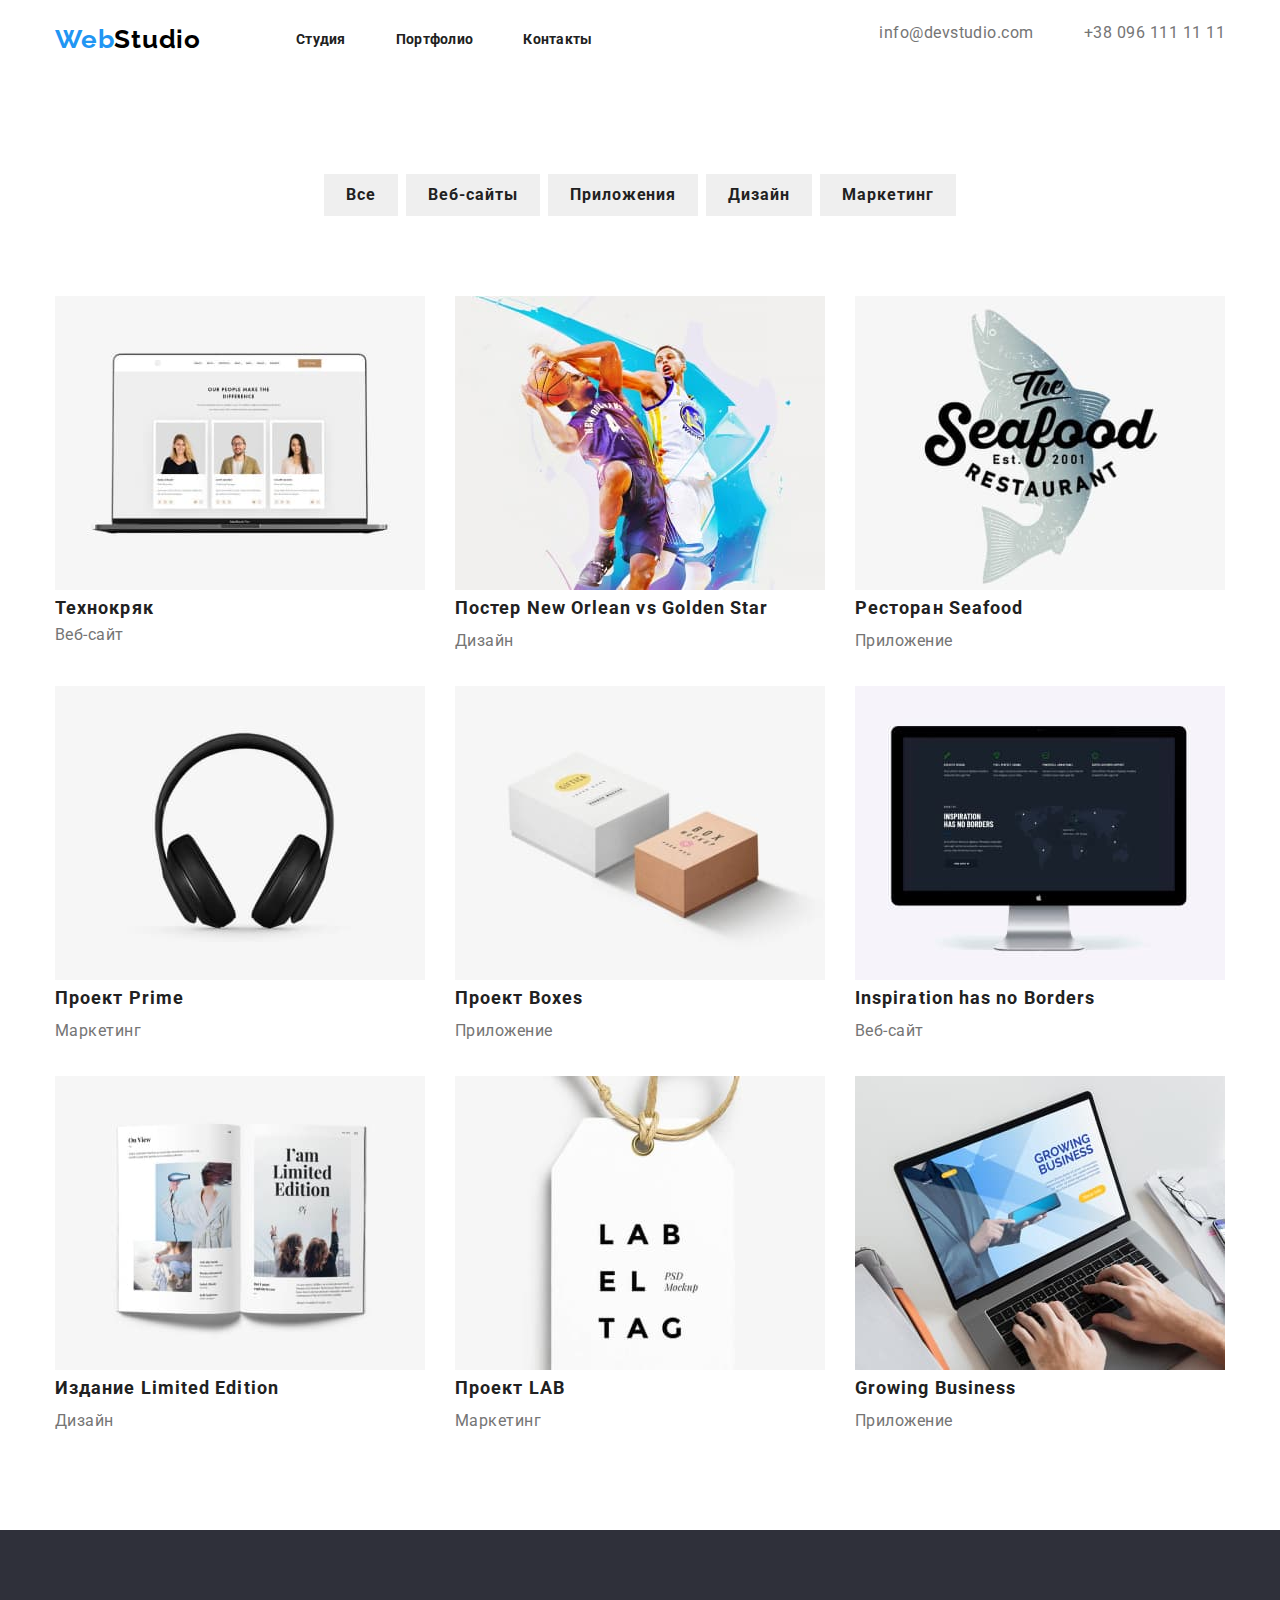
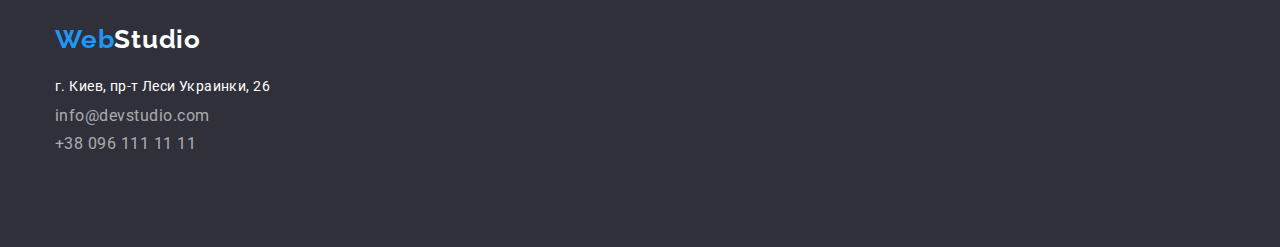
==== pages/portfolio.html @ a8796f2a "добавляет исходный код" ====
<!DOCTYPE html>
<html lang="ru">
<head>
    <meta charset="UTF-8">
    <meta http-equiv="X-UA-Compatible" content="IE=edge">
    <meta name="viewport" content="width=device-width, initial-scale=1.0">
    <title>Web-Studio</title>
    <link rel="preconnect" href="https://fonts.gstatic.com">
    <link href="https://fonts.googleapis.com/css2?family=Raleway:wght@700&family=Roboto:wght@400;500;700;900&display=swap"
        rel="stylesheet">
    <link rel="stylesheet" href="https://cdnjs.cloudflare.com/ajax/libs/modern-normalize/1.0.0/modern-normalize.min.css">
    <link rel="stylesheet" href="../css/styles.css" />
</head>
<body>
        <header class="section page-heder">
            <div class="container">
                <a class="link logo emblem" href="../index.html">Web<span class="emblem-header">Studio</span></a>
                <nav class="navigation">
                    <ul class="menu list">
                        <li class="menu-item"><a class="link move-links" href="../index.html">Студия</a></li>
                        <li class="menu-item"><a class="link move-links" href="portfolio.html">Портфолио</a></li>
                        <li class="menu-item"><a class="link move-links" href="#">Контакты</a></li>
                    </ul>
                </nav>
                <ul class="menu list">
                    <li class="menu-item"><a class="link" href="mailto:info@devstudio.com">info@devstudio.com</a></li>
                    <li class="menu-item"><a class="link" href="tel:+380961111111">+38 096 111 11 11</a></li>
                </ul>
            </div>
        </header>
    <main class="section"> 
        <div class="container">
    <ul class="list menu portfolio-btn">
            <li class="portfolio-menu-item"><button class="btn" type="button">Все</button></li>
            <li class="portfolio-menu-item"><button class="btn" type="button">Веб-сайты</button></li>
            <li class="portfolio-menu-item"><button class="btn" type="button">Приложения</button></li>
            <li class="portfolio-menu-item"><button class="btn" type="button">Дизайн</button></li>
            <li class="portfolio-menu-item"><button class="btn" type="button">Маркетинг</button></li>
        </ul>
    <ul class="list card-set">
            <li class="item portfolio-item">
                <img src="../images/portfolio/tehnokryak.jpg" width="370" height="294" alt="Технокряк">
            <h3 class="title-portfolio">Технокряк</h3>
                <p>Веб-сайт</p>
            </li>
            <li class="item portfolio-item">
                <img src="../images/portfolio/new-orlean-vs-golden-star.jpg" width="370" height="294" alt="Постер New Orlean vs Golden Star">
            <h3 class="title-portfolio">Постер New Orlean vs Golden Star</h3>
            <p class="portfolio-text">Дизайн</p>
            </li>
            <li class="item portfolio-item">
                <img src="../images/portfolio/seafood.jpg" width="370" height="294" alt="Ресторан Seafood">
            <h3 class="title-portfolio">Ресторан Seafood</h3>
            <p class="portfolio-text">Приложение</p>
            </li>
            <li class="item portfolio-item">
                <img src="../images/portfolio/prime.jpg" width="370" height="294" alt="Проект Prime">
            <h3 class="title-portfolio">Проект Prime</h3>
            <p class="portfolio-text">Маркетинг</p>
            </li>
            <li class="item portfolio-item">
                <img src="../images/portfolio/boxes.jpg" width="370" height="294" alt="Проект Boxes">
                <h3 class="title-portfolio">Проект Boxes</h3>
                <p class="portfolio-text">Приложение</p>
            </li>
            <li class="item portfolio-item">
                <img src="../images/portfolio/inspiration-has-no-borders.jpg" width="370" height="294" alt="Inspiration has no Borders">
            <h3 class="title-portfolio">Inspiration has no Borders</h3>
                <p class="portfolio-text">Веб-сайт</p>
            </li>
            <li class="item portfolio-item">
                <img src="../images/portfolio/limited-edition.jpg" width="370" height="294" alt="Издание Limited Edition">
            <h3 class="title-portfolio">Издание Limited Edition</h3>
            <p class="portfolio-text">Дизайн</p>
            </li>
            <li class="item portfolio-item">
                <img src="../images/portfolio/lab.jpg" width="370" height="294" alt="Проект LAB">
                <h3 class="title-portfolio">Проект LAB</h3>
                <p class="portfolio-text">Маркетинг</p>
            </li>
            <li class="item portfolio-item">
                <img src="../images/portfolio/growing-business.jpg" width="370" height="294" alt="Growing Business">
                <h3 class="title-portfolio">Growing Business</h3>
            <p class="portfolio-text">Приложение</p>
            </li>
        </ul>
</div>
    </main>
        <footer class="section dark-bg">
            <div class="container">
                <a class="link emblem" href="../index.html">Web<span class="emblem-footer">Studio</span></a>
                <address class="address">
                    <ul class="list">
                        <li class="address-list-location address-item">
                            <a href="https://goo.gl/maps/eqV23aZUYZTrV4pg6" target="_blank" rel="noopener noreferrer"
                                class="link map">
                                г. Киев, пр-т Леси Украинки, 26
                            </a>
                        </li>
                        <li class="address-item transparency ">
                            <a href="mailto:info@devstudio.com" class="footer-mail link"> info@devstudio.com </a>
                        </li>
                        <li class="address-item transparency ">
                            <a href="tel:+380961111111" class="footer-phone link"> +38 096 111 11 11 </a>
                        </li>
                    </ul>
                </address>
            </div>
        </footer>
</body>
</html>
---- css/styles.css ----
:root {
  --main-text-cl: #757575;
  --title-cl: #212121;
  --alt-text-cl: #ffffff;
  --accent-cl: #2196f3;

  --dark-bg: #2f303a;
  --second-bg: #f5f4fa;

  --emblem-font: "Raleway", sans-serif;
  --title-font: "Roboto", sans-serif;
}
html {
  box-sizing: border-box;
}

*,
*::before,
*::after {
  box-sizing: inherit;
}
body {
  font-family: var(--title-font);
  letter-spacing: 0.03em;
  color: var(--main-text-cl);
}

h1,
h2,
h3,
p {
  margin: 0;
}
.navigation {
  display: flex;
  align-items: center;
  margin-right: auto;
}
.section {
  padding-top: 94px;
  padding-bottom: 94px;
}
.container {
  width: 1200px;
  padding-right: 15px;
  padding-left: 15px;
  margin-right: auto;
  margin-left: auto;
}
.socials-list {
  max-width: 696px;
  margin-left: auto;
  margin-right: auto;
}

img {
  display: block;
  max-width: 100%;
  height: auto;
}
.link {
  color: inherit;
  text-decoration: none;
}
.link:hover,
.link:focus {
  color: var(--accent-cl);
}
.dark-bg {
  background-color: var(--dark-bg);
}
.move-links {
  font-weight: bold;
  font-size: 14px;
  line-height: 1.14;
  letter-spacing: 0.02em;
  color: var(--title-cl);
}
.emblem {
  font-family: var(--emblem-font);
  font-weight: bold;
  font-size: 26px;
  line-height: 1.19;
  letter-spacing: 0.03em;
  color: var(--accent-cl);
}
.emblem-header {
  color: #000000;
}
.emblem-footer {
  color: var(--alt-text-cl);
  display: inline-block;
  margin-bottom: 20px;
  text-decoration: none;
}
.address {
  font-style: inherit;
}
.menu {
  display: inline-flex;
}

.menu-item:not(:last-child) {
  margin-right: 50px;
}

.btn {
  font-family: var(--title-font);
  font-weight: bold;
  font-size: 16px;
  line-height: 1.87;
  letter-spacing: 0.06em;
  color: var(--title-cl);
  padding: 6px 22px;
  border: none;
}
.btn:hover,
.btn:focus {
  color: var(--alt-text-cl);
  background-color: var(--accent-cl);
}
.btn-hero {
  display: inline-block;
  min-width: 200px;
  padding: 10px 32px;
  border-radius: 4px;
  border-color: transparent;
  align-items: center;
  text-align: center;
  font-family: inherit;
  font-weight: 700;
}
.card-set {
  display: flex;
  flex-wrap: wrap;
  margin-left: -30px;
  margin-top: -30px;
}

.visually-hidden {
  position: absolute !important;
  clip: rect(1px 1px 1px 1px);
  clip: rect(1px, 1px, 1px, 1px);
  padding: 0 !important;
  border: 0 !important;
  height: 1px !important;
  width: 1px !important;
  overflow: hidden;
}
.list {
  margin-top: 0;
  margin-bottom: 0;
  padding-left: 0;
  list-style: none;
}
.logo {
  margin-right: 95px;
  display: block;
}
.page-heder {
  padding-top: 24px;
  padding-bottom: 25px;
}
.page-heder .container {
  display: flex;
}

.page-title {
  margin-bottom: 30px;
  font-family: var(--title-font);
  font-weight: 900;
  font-size: 44px;
  line-height: 1.36;
  letter-spacing: 0.06em;
  text-transform: uppercase;
  white-space: pre;
  color: var(--alt-text-cl);
}
.title {
  font-family: var(--title-font);
  letter-spacing: 0.03em;
  color: var(--title-cl);
}
.section-title {
  font-size: 36px;
  line-height: 1.17;
  margin-bottom: 50px;
  text-align: center;
}
.title-text {
  font-size: 14px;
  line-height: 1.14;
  text-transform: uppercase;
}
.title-name {
  font-size: 16px;
  line-height: 1.19;
}
.title-portfolio {
  font-weight: bold;
  font-size: 18px;
  line-height: 2;
  letter-spacing: 0.06em;
  color: var(--title-cl);
}
.title-label {
  margin-bottom: 10px;
  font-size: 16px;
  line-height: 1.19;
  letter-spacing: 0.03em;
  color: var(--main-text-cl);
}
.portfolio-text {
  font-size: 16px;
  line-height: 1.87;
}
.transparency {
  color: rgba(255, 255, 255, 0.6);
  padding-top: 9px;
}
.map {
  font-size: 14px;
  line-height: 1.71;
  letter-spacing: 0.03em;
  color: var(--alt-text-cl);
}

.address-footer {
  font-size: 14px;
  line-height: 1.71;
  color: #ffffff;
}
.second-bg {
  background-color: var(--second-bg);
}
.item {
  margin-left: 30px;
  margin-top: 30px;
}
.team-item {
  flex-basis: calc ((100% - 3 * 30px)/3);
}
.team-name {
  flex-basis: calc ((100% - 4 * 30px)/4);
  text-align: center;
}
.portfolio-item {
  flex-basis: calc ((100% - 3 * 30px)/3);
}
.portfolio-btn {
  display: flex;
  flex-wrap: wrap;
  justify-content: center;
  margin-bottom: 50px;
}
.portfolio-menu-item:not(:last-child) {
  margin-right: 8px;
}
.hero {
  background-color: var(--dark-bg);
  padding: 200px 0;
  text-align: center;
}
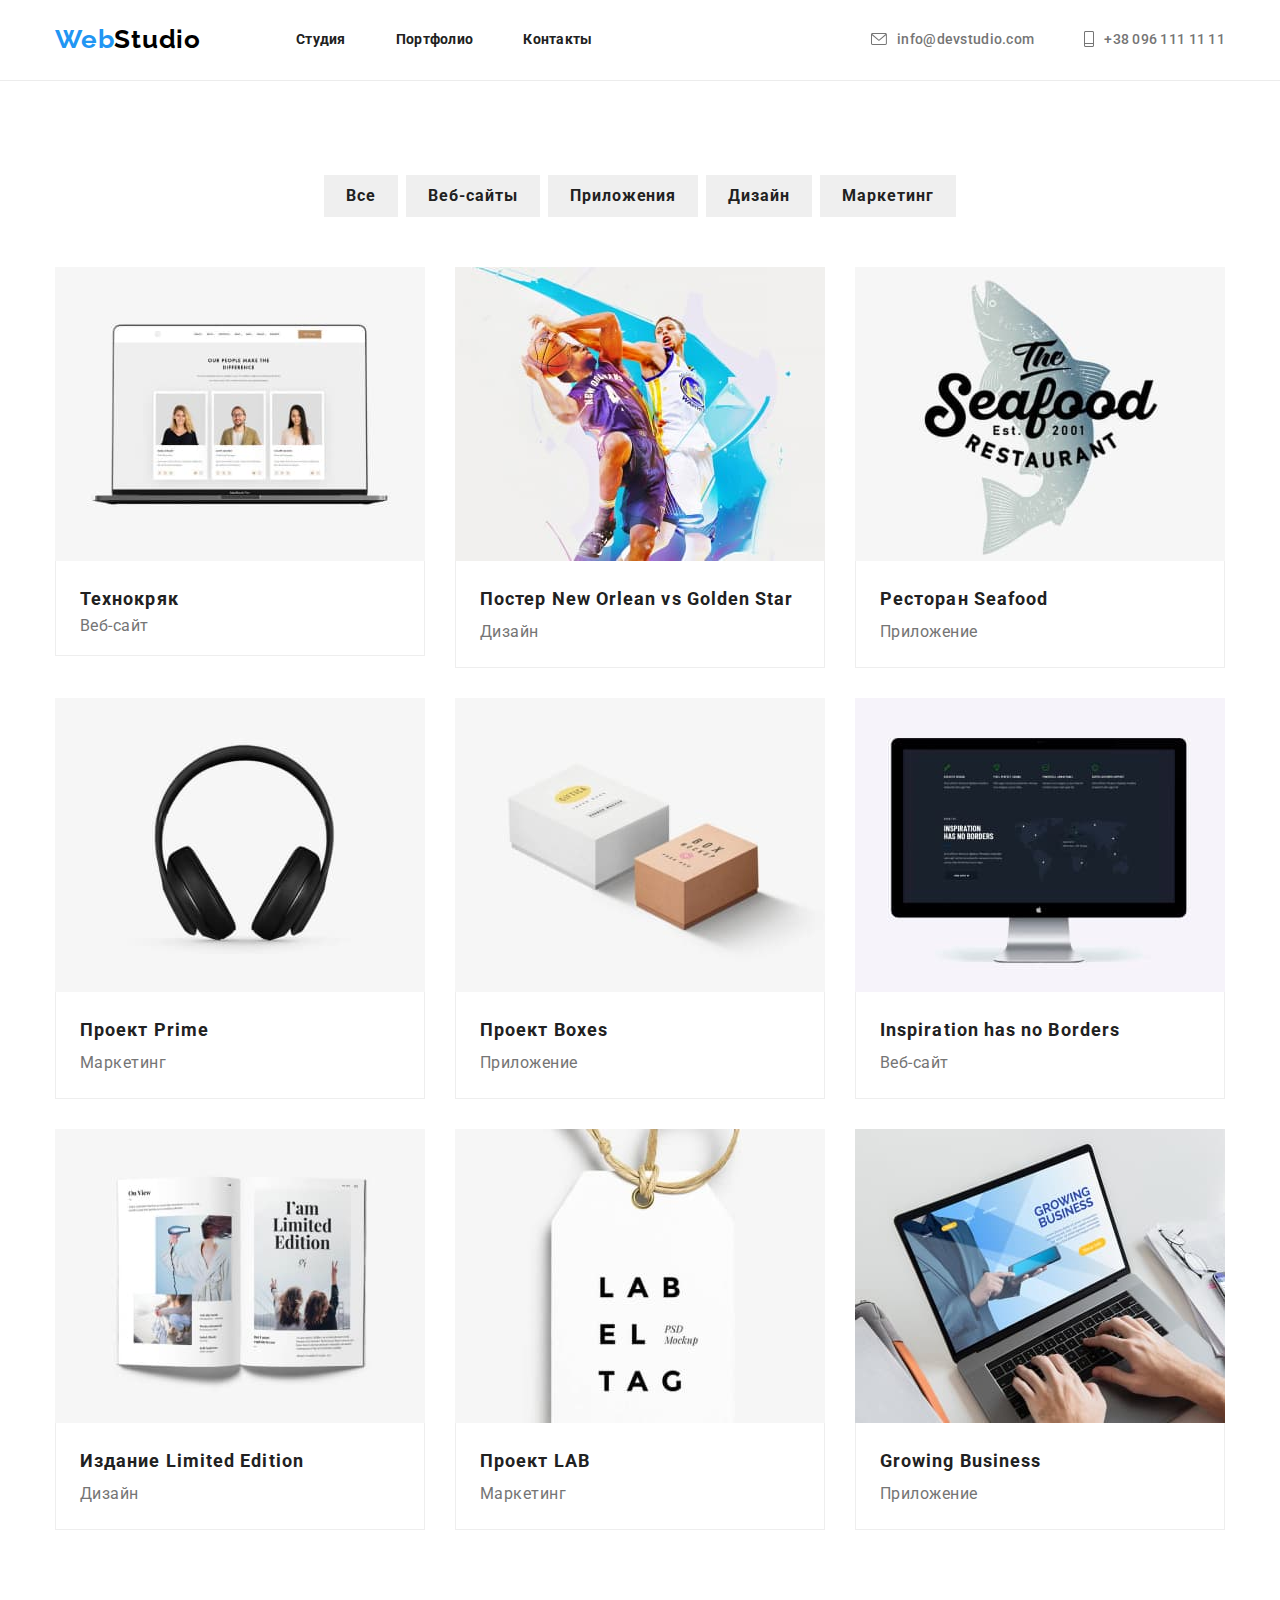
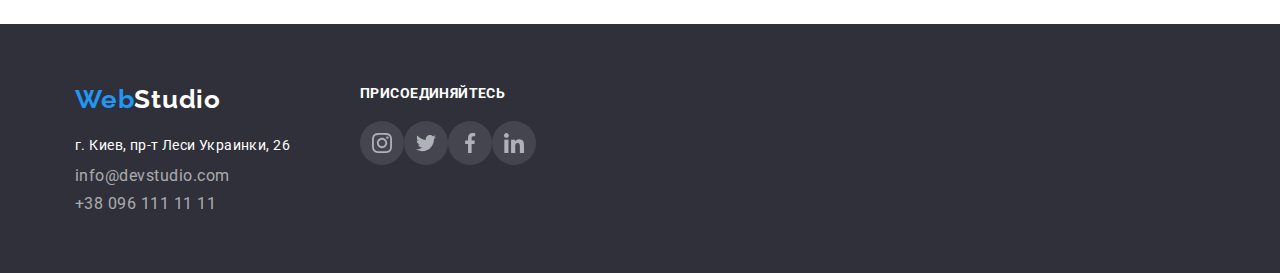
==== commit ddb198e2: "переделывает все" ====
--- a/pages/portfolio.html
+++ b/pages/portfolio.html
@@ -12,22 +12,34 @@
     <link rel="stylesheet" href="../css/styles.css" />
 </head>
 <body>
-        <header class="section page-heder">
-            <div class="container">
-                <a class="link logo emblem" href="../index.html">Web<span class="emblem-header">Studio</span></a>
-                <nav class="navigation">
-                    <ul class="menu list">
-                        <li class="menu-item"><a class="link move-links" href="../index.html">Студия</a></li>
-                        <li class="menu-item"><a class="link move-links" href="portfolio.html">Портфолио</a></li>
-                        <li class="menu-item"><a class="link move-links" href="#">Контакты</a></li>
-                    </ul>
-                </nav>
-                <ul class="menu list">
-                    <li class="menu-item"><a class="link" href="mailto:info@devstudio.com">info@devstudio.com</a></li>
-                    <li class="menu-item"><a class="link" href="tel:+380961111111">+38 096 111 11 11</a></li>
-                </ul>
-            </div>
-        </header>
+    
+<header class="section page-heder">
+    <div class="container">
+        <a class="link logo emblem" href="../index.html">Web<span class="emblem-header">Studio</span></a>
+        <nav class="navigation">
+            <ul class="menu list">
+                <li class="menu-item"><a class="link move-links" href="../index.html">Студия</a></li>
+                <li class="menu-item"><a class="link move-links" href="portfolio.html">Портфолио</a></li>
+                <li class="menu-item"><a class="link move-links" href="#">Контакты</a></li>
+            </ul>
+        </nav>
+        <ul class="menu list menu-navigation">
+            <li class="menu-item"><a class="link font" href="mailto:info@devstudio.com">
+                    <svg class="icon-contacts" width="16" height="12">
+                        <use href="../images/firsticon.svg#icon-envelope"></use>
+                    </svg>
+                    info@devstudio.com</a>
+            </li>
+            <li class="menu-item"><a class="link font" href="tel:+380961111111">
+                    <svg class="icon-contacts" width="10" height="16">
+                        <use href="../images/firsticon.svg#icon-phone"></use>
+                    </svg>
+                    +38 096 111 11 11</a>
+            </li>
+        </ul>
+    </div>
+</header>
+
     <main class="section"> 
         <div class="container">
     <ul class="list menu portfolio-btn">
@@ -40,72 +52,126 @@
     <ul class="list card-set">
             <li class="item portfolio-item">
                 <img src="../images/portfolio/tehnokryak.jpg" width="370" height="294" alt="Технокряк">
+                <div class="portfolio-description">
             <h3 class="title-portfolio">Технокряк</h3>
                 <p>Веб-сайт</p>
+                </div>
             </li>
             <li class="item portfolio-item">
                 <img src="../images/portfolio/new-orlean-vs-golden-star.jpg" width="370" height="294" alt="Постер New Orlean vs Golden Star">
+                <div class="portfolio-description">
             <h3 class="title-portfolio">Постер New Orlean vs Golden Star</h3>
             <p class="portfolio-text">Дизайн</p>
+            </div>
             </li>
             <li class="item portfolio-item">
                 <img src="../images/portfolio/seafood.jpg" width="370" height="294" alt="Ресторан Seafood">
+                <div class="portfolio-description">
             <h3 class="title-portfolio">Ресторан Seafood</h3>
             <p class="portfolio-text">Приложение</p>
+            </div>
             </li>
             <li class="item portfolio-item">
                 <img src="../images/portfolio/prime.jpg" width="370" height="294" alt="Проект Prime">
+             <div class="portfolio-description">  
             <h3 class="title-portfolio">Проект Prime</h3>
             <p class="portfolio-text">Маркетинг</p>
+            </div>
             </li>
             <li class="item portfolio-item">
                 <img src="../images/portfolio/boxes.jpg" width="370" height="294" alt="Проект Boxes">
+                <div class="portfolio-description">
                 <h3 class="title-portfolio">Проект Boxes</h3>
                 <p class="portfolio-text">Приложение</p>
+                </div>
             </li>
             <li class="item portfolio-item">
                 <img src="../images/portfolio/inspiration-has-no-borders.jpg" width="370" height="294" alt="Inspiration has no Borders">
+                <div class="portfolio-description">
             <h3 class="title-portfolio">Inspiration has no Borders</h3>
                 <p class="portfolio-text">Веб-сайт</p>
+                </div>
             </li>
             <li class="item portfolio-item">
                 <img src="../images/portfolio/limited-edition.jpg" width="370" height="294" alt="Издание Limited Edition">
+                <div class="portfolio-description">
             <h3 class="title-portfolio">Издание Limited Edition</h3>
             <p class="portfolio-text">Дизайн</p>
+            </div>
             </li>
             <li class="item portfolio-item">
                 <img src="../images/portfolio/lab.jpg" width="370" height="294" alt="Проект LAB">
+                <div class="portfolio-description">
                 <h3 class="title-portfolio">Проект LAB</h3>
                 <p class="portfolio-text">Маркетинг</p>
+                </div>
             </li>
             <li class="item portfolio-item">
                 <img src="../images/portfolio/growing-business.jpg" width="370" height="294" alt="Growing Business">
+                <div class="portfolio-description">
                 <h3 class="title-portfolio">Growing Business</h3>
             <p class="portfolio-text">Приложение</p>
+            </div>
             </li>
         </ul>
 </div>
     </main>
-        <footer class="section dark-bg">
-            <div class="container">
-                <a class="link emblem" href="../index.html">Web<span class="emblem-footer">Studio</span></a>
-                <address class="address">
-                    <ul class="list">
-                        <li class="address-list-location address-item">
-                            <a href="https://goo.gl/maps/eqV23aZUYZTrV4pg6" target="_blank" rel="noopener noreferrer"
-                                class="link map">
-                                г. Киев, пр-т Леси Украинки, 26
+        <footer class="section-footer dark-bg">
+            <div class="container footer-container">
+                <div class="">
+                    <a class="link emblem" href="../index.html">Web<span class="emblem-footer">Studio</span></a>
+                    <address class="address">
+                        <ul class="list">
+                            <li class="address-list-location address-item">
+                                <a href="https://goo.gl/maps/eqV23aZUYZTrV4pg6" target="_blank" rel="noopener noreferrer"
+                                    class="link map">
+                                    г. Киев, пр-т Леси Украинки, 26
+                                </a>
+                            </li>
+                            <li class="address-item transparency ">
+                                <a href="mailto:info@devstudio.com" class="footer-mail link"> info@devstudio.com </a>
+                            </li>
+                            <li class="address-item transparency ">
+                                <a href="tel:+380961111111" class="footer-phone link"> +38 096 111 11 11 </a>
+                            </li>
+                        </ul>
+                    </address>
+                </div>
+                <div class="footer-social">
+                    <b class="social-text">ПРИСОЕДИНЯЙТЕСЬ</b>
+                    <ul class="team-icon list">
+                        <li class="icon-item">
+                            <a href="#" class="link link-team-social bgcolor" target="_blank" rel="noopener noreferer">
+                                <svg class="icon-social">
+                                    <use href="../images/firsticon.svg#icon-instagram"></use>
+                                </svg>
                             </a>
                         </li>
-                        <li class="address-item transparency ">
-                            <a href="mailto:info@devstudio.com" class="footer-mail link"> info@devstudio.com </a>
+                        <li class="icon-item">
+                            <a href="#" class="link link-team-social" target="_blank" rel="noopener noreferer">
+                                <svg class="icon-social">
+                                    <use href="../images/firsticon.svg#icon-twitter"></use>
+                                </svg>
+                            </a>
                         </li>
-                        <li class="address-item transparency ">
-                            <a href="tel:+380961111111" class="footer-phone link"> +38 096 111 11 11 </a>
+                        <li class="icon-item">
+                            <a href="#" class="link link-team-social" target="_blank" rel="noopener noreferer">
+                                <svg class="icon-social">
+                                    <use href="../images/firsticon.svg#icon-facebook"></use>
+                                </svg>
+                            </a>
+                        </li>
+                        <li class="icon-item">
+                            <a href="#" class="link link-team-social" target="_blank" rel="noopener noreferer">
+                                <svg class="icon-social">
+                                    <use href="../images/firsticon.svg#icon-linkedin"></use>
+                                </svg>
+                            </a>
                         </li>
                     </ul>
-                </address>
+                </div>
             </div>
+        
         </footer>
 </body>
 </html>--- a/css/styles.css
+++ b/css/styles.css
@@ -3,9 +3,15 @@
   --title-cl: #212121;
   --alt-text-cl: #ffffff;
   --accent-cl: #2196f3;
-
+  --color-border-header: #ececec;
+  --color-border-portfolio: #eeeeee;
   --dark-bg: #2f303a;
   --second-bg: #f5f4fa;
+  --team-icon-color: #afb1b8;
+  --card-shadow: 0px 1px 3px rgba(0, 0, 0, 0.12),
+    0px 1px 1px rgba(0, 0, 0, 0.14), 0px 2px 1px rgba(0, 0, 0, 0.2);
+  --bgc-icon-footer: rgba(255, 255, 255, 0.1);
+  --gradient-hero: rgba(47, 48, 58, 0.4), rgba(47, 48, 58, 0.4);
 
   --emblem-font: "Raleway", sans-serif;
   --title-font: "Roboto", sans-serif;
@@ -36,9 +42,19 @@
   align-items: center;
   margin-right: auto;
 }
+.menu-navigation {
+  display: flex;
+  align-items: center;
+}
 .section {
   padding-top: 94px;
   padding-bottom: 94px;
+}
+.section-3 {
+  padding-bottom: 94px;
+}
+.section-footer {
+  padding: 60px;
 }
 .container {
   width: 1200px;
@@ -65,6 +81,15 @@
 .link:hover,
 .link:focus {
   color: var(--accent-cl);
+}
+.font {
+  display: flex;
+  align-items: center;
+  font-family: Roboto;
+  font-weight: 500;
+  font-size: 14px;
+  line-height: 16px;
+  letter-spacing: 0.02em;
 }
 .dark-bg {
   background-color: var(--dark-bg);
@@ -119,6 +144,14 @@
   color: var(--alt-text-cl);
   background-color: var(--accent-cl);
 }
+.hero {
+  list-style: none;
+  background-color: var(--dark-bg);
+  background-image: linear-gradient(var(--gradient-hero)),
+    url(../images/proffi-team-min.jpg);
+  padding: 200px;
+  text-align: center;
+}
 .btn-hero {
   display: inline-block;
   min-width: 200px;
@@ -130,13 +163,6 @@
   font-family: inherit;
   font-weight: 700;
 }
-.card-set {
-  display: flex;
-  flex-wrap: wrap;
-  margin-left: -30px;
-  margin-top: -30px;
-}
-
 .visually-hidden {
   position: absolute !important;
   clip: rect(1px 1px 1px 1px);
@@ -153,11 +179,18 @@
   padding-left: 0;
   list-style: none;
 }
+.card-set {
+  display: flex;
+  flex-wrap: wrap;
+  margin-left: -30px;
+  margin-top: -30px;
+}
 .logo {
   margin-right: 95px;
   display: block;
 }
 .page-heder {
+  border-bottom: 1px solid var(--color-border-header);
   padding-top: 24px;
   padding-bottom: 25px;
 }
@@ -204,7 +237,7 @@
   color: var(--title-cl);
 }
 .title-label {
-  margin-bottom: 10px;
+  margin-top: 10px;
   font-size: 16px;
   line-height: 1.19;
   letter-spacing: 0.03em;
@@ -231,6 +264,7 @@
   color: #ffffff;
 }
 .second-bg {
+  padding-bottom: 94px;
   background-color: var(--second-bg);
 }
 .item {
@@ -238,14 +272,21 @@
   margin-top: 30px;
 }
 .team-item {
-  flex-basis: calc ((100% - 3 * 30px)/3);
+  flex-basis: calc((100% - 3 * 30px) / 3);
 }
 .team-name {
-  flex-basis: calc ((100% - 4 * 30px)/4);
+  flex-basis: calc((100% - 4 * 30px) / 4);
   text-align: center;
+  border-radius: 0px 0px 4px 4px;
+  box-shadow: var(--card-shadow);
+  background-color: var(--alt-text-cl);
+}
+
+.team-description {
+  padding: 30px 32px;
 }
 .portfolio-item {
-  flex-basis: calc ((100% - 3 * 30px)/3);
+  flex-basis: calc((100% - 3 * 30px) / 3);
 }
 .portfolio-btn {
   display: flex;
@@ -256,8 +297,104 @@
 .portfolio-menu-item:not(:last-child) {
   margin-right: 8px;
 }
-.hero {
-  background-color: var(--dark-bg);
-  padding: 200px 0;
-  text-align: center;
-}
+.portfolio-description {
+  padding: 20px 24px;
+  border-right: 1px solid var(--color-border-portfolio);
+  border-left: 1px solid var(--color-border-portfolio);
+  border-bottom: 1px solid var(--color-border-portfolio);
+}
+.icon-contacts {
+  margin-right: 10px;
+  fill: currentColor;
+}
+.social-icons-svg {
+  width: 70px;
+  height: 70px;
+}
+.shell-icon {
+  display: flex;
+  width: 270px;
+  height: 120px;
+  background-color: var(--second-bg);
+  justify-content: center;
+  align-items: center;
+  margin-bottom: 30px;
+}
+.icon-item > .link-team-social {
+  background-color: var(--bgc-icon-footer);
+}
+.team-icon {
+  display: flex;
+  justify-content: center;
+  align-items: center;
+  margin-top: 16px;
+}
+.link-team-social {
+  display: flex;
+  height: 44px;
+  width: 44px;
+  border-radius: 50%;
+  color: var(--team-icon-color);
+  justify-content: center;
+  align-items: center;
+}
+.icon-social {
+  fill: currentColor;
+  width: 20px;
+  height: 20px;
+}
+.link-team-social:hover .icon-social,
+.link-team-social:focus .icon-social {
+  fill: var(--alt-text-cl);
+}
+.link-team-social:hover,
+.link-team-social:focus {
+  background-color: var(--accent-cl);
+}
+.clients-list {
+  display: flex;
+  list-style: none;
+  align-items: center;
+  justify-content: center;
+  margin-left: -45px;
+}
+.clients-link {
+  display: flex;
+  width: 170px;
+  height: 90px;
+  align-items: center;
+  justify-content: center;
+  border: 1px solid var(--team-icon-color);
+  border-radius: 4px;
+  color: var(--team-icon-color);
+
+  white-space: nowrap;
+  flex-basis: content;
+}
+.clients-logo {
+  fill: currentColor;
+  width: 106px;
+  height: 60px;
+}
+.clients-item + .clients-item {
+  margin-left: 30px;
+}
+.social-text {
+  display: inline-block;
+  margin-bottom: 4px;
+  font-weight: 700;
+  font-size: 14px;
+  line-height: 1.14;
+  letter-spacing: 0.03em;
+  text-transform: uppercase;
+  color: var(--alt-text-cl);
+}
+.footer-container {
+  display: flex;
+}
+.footer-social {
+  margin-left: 70px;
+}
+.bgcolor {
+  background-color: var(--bgc-icon-footer);
+}
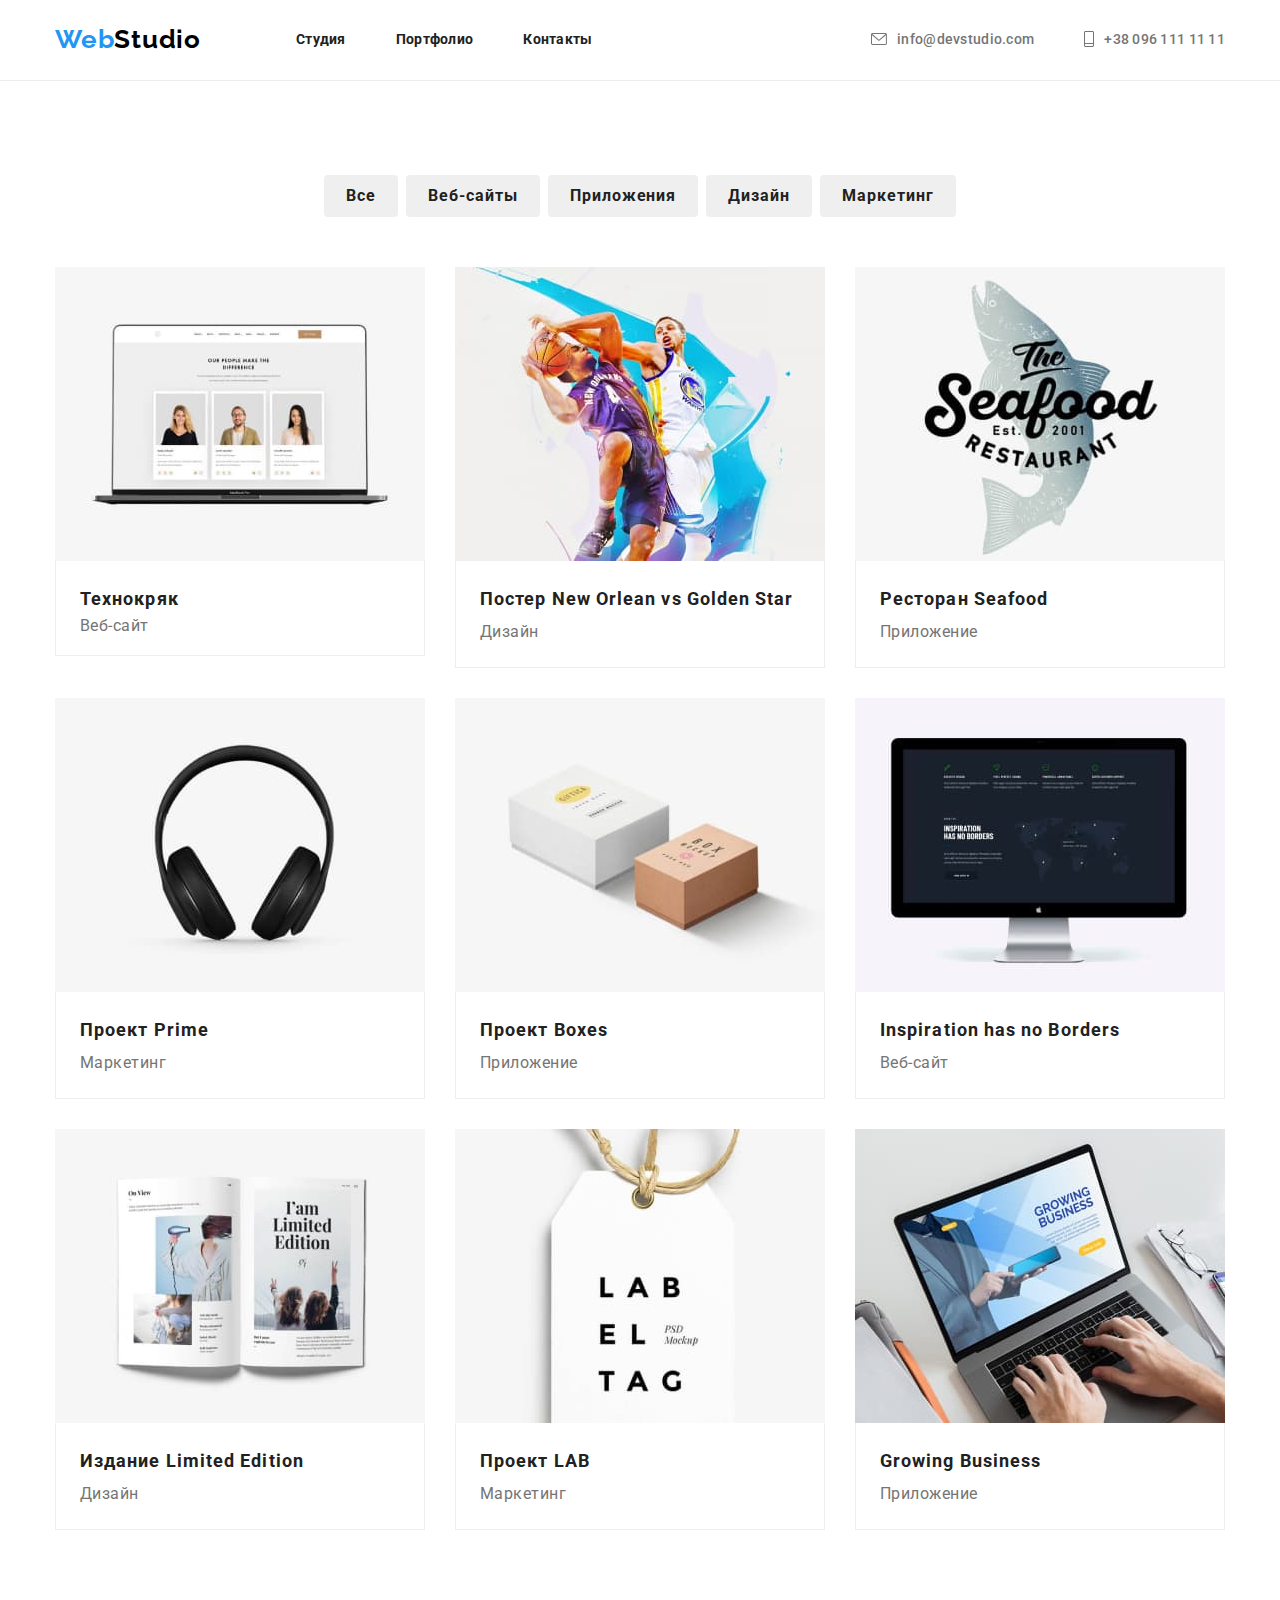
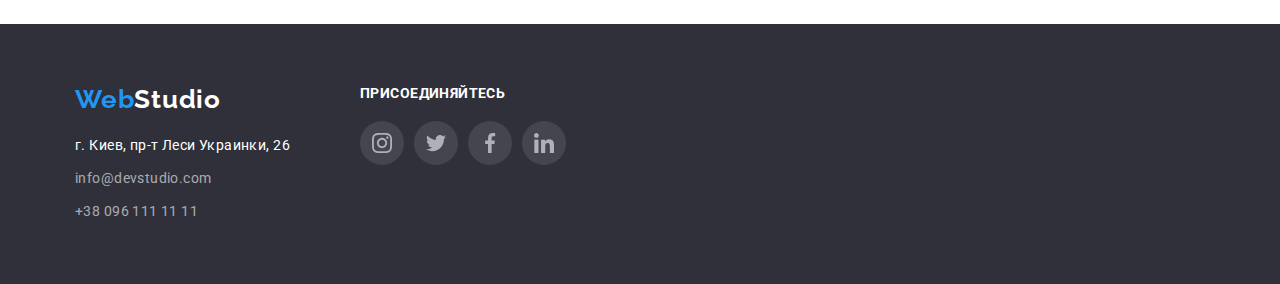
==== commit 61a0ff12: "исправление ошибок" ====
--- a/pages/portfolio.html
+++ b/pages/portfolio.html
@@ -140,30 +140,30 @@
                 <div class="footer-social">
                     <b class="social-text">ПРИСОЕДИНЯЙТЕСЬ</b>
                     <ul class="team-icon list">
-                        <li class="icon-item">
+                        <li class="icon-item icon-item-footer">
                             <a href="#" class="link link-team-social bgcolor" target="_blank" rel="noopener noreferer">
-                                <svg class="icon-social">
+                                <svg class="icon-social" width="20" height="20">
                                     <use href="../images/firsticon.svg#icon-instagram"></use>
                                 </svg>
                             </a>
                         </li>
-                        <li class="icon-item">
+                        <li class="icon-item icon-item-footer">
                             <a href="#" class="link link-team-social" target="_blank" rel="noopener noreferer">
-                                <svg class="icon-social">
+                                <svg class="icon-social" width="20" height="20">
                                     <use href="../images/firsticon.svg#icon-twitter"></use>
                                 </svg>
                             </a>
                         </li>
-                        <li class="icon-item">
+                        <li class="icon-item icon-item-footer">
                             <a href="#" class="link link-team-social" target="_blank" rel="noopener noreferer">
-                                <svg class="icon-social">
+                                <svg class="icon-social" width="20" height="20">
                                     <use href="../images/firsticon.svg#icon-facebook"></use>
                                 </svg>
                             </a>
                         </li>
-                        <li class="icon-item">
+                        <li class="icon-item icon-item-footer">
                             <a href="#" class="link link-team-social" target="_blank" rel="noopener noreferer">
-                                <svg class="icon-social">
+                                <svg class="icon-social" width="20" height="20">
                                     <use href="../images/firsticon.svg#icon-linkedin"></use>
                                 </svg>
                             </a>
--- a/css/styles.css
+++ b/css/styles.css
@@ -10,8 +10,14 @@
   --team-icon-color: #afb1b8;
   --card-shadow: 0px 1px 3px rgba(0, 0, 0, 0.12),
     0px 1px 1px rgba(0, 0, 0, 0.14), 0px 2px 1px rgba(0, 0, 0, 0.2);
+  --card-shadow-portfolio: 0px 1px 1px rgba(0, 0, 0, 0.12),
+    0px 4px 4px rgba(0, 0, 0, 0.06), 1px 4px 6px rgba(0, 0, 0, 0.16);
   --bgc-icon-footer: rgba(255, 255, 255, 0.1);
   --gradient-hero: rgba(47, 48, 58, 0.4), rgba(47, 48, 58, 0.4);
+  --color-mail-phone: rgba(255, 255, 255, 0.6);
+  --portfolio-item-gap: 30px;
+  --shadow-button: 0px 3px 1px rgba(0, 0, 0, 0.1),
+    0px 1px 2px rgba(0, 0, 0, 0.08), 0px 2px 2px rgba(0, 0, 0, 0.12);
 
   --emblem-font: "Raleway", sans-serif;
   --title-font: "Roboto", sans-serif;
@@ -130,6 +136,7 @@
 }
 
 .btn {
+  border-radius: 4px;
   font-family: var(--title-font);
   font-weight: bold;
   font-size: 16px;
@@ -287,6 +294,12 @@
 }
 .portfolio-item {
   flex-basis: calc((100% - 3 * 30px) / 3);
+  margin-left: var(--portfolio-item-gap);
+  margin-top: var(--portfolio-item-gap);
+  background-color: var(--alt-text-cl);
+}
+.portfolio-item:hover {
+  box-shadow: var(--card-shadow-portfolio);
 }
 .portfolio-btn {
   display: flex;
@@ -296,6 +309,10 @@
 }
 .portfolio-menu-item:not(:last-child) {
   margin-right: 8px;
+}
+.portfolio-menu-item:hover,
+.portfolio-menu-item:focus {
+  box-shadow: var(--shadow-button);
 }
 .portfolio-description {
   padding: 20px 24px;
@@ -320,6 +337,9 @@
   align-items: center;
   margin-bottom: 30px;
 }
+.icon-item-footer:not(last-child) {
+  margin-right: 10px;
+}
 .icon-item > .link-team-social {
   background-color: var(--bgc-icon-footer);
 }
@@ -371,6 +391,10 @@
   white-space: nowrap;
   flex-basis: content;
 }
+.clients-link:hover,
+.clients-link:focus {
+  border-color: var(--accent-cl);
+}
 .clients-logo {
   fill: currentColor;
   width: 106px;
@@ -398,3 +422,13 @@
 .bgcolor {
   background-color: var(--bgc-icon-footer);
 }
+.footer-mail,
+.footer-phone {
+  font-family: inherit;
+  font-style: normal;
+  font-weight: normal;
+  font-size: 14px;
+  line-height: 1.71;
+  letter-spacing: 0.03em;
+  color: var(--color-mail-phone);
+}
